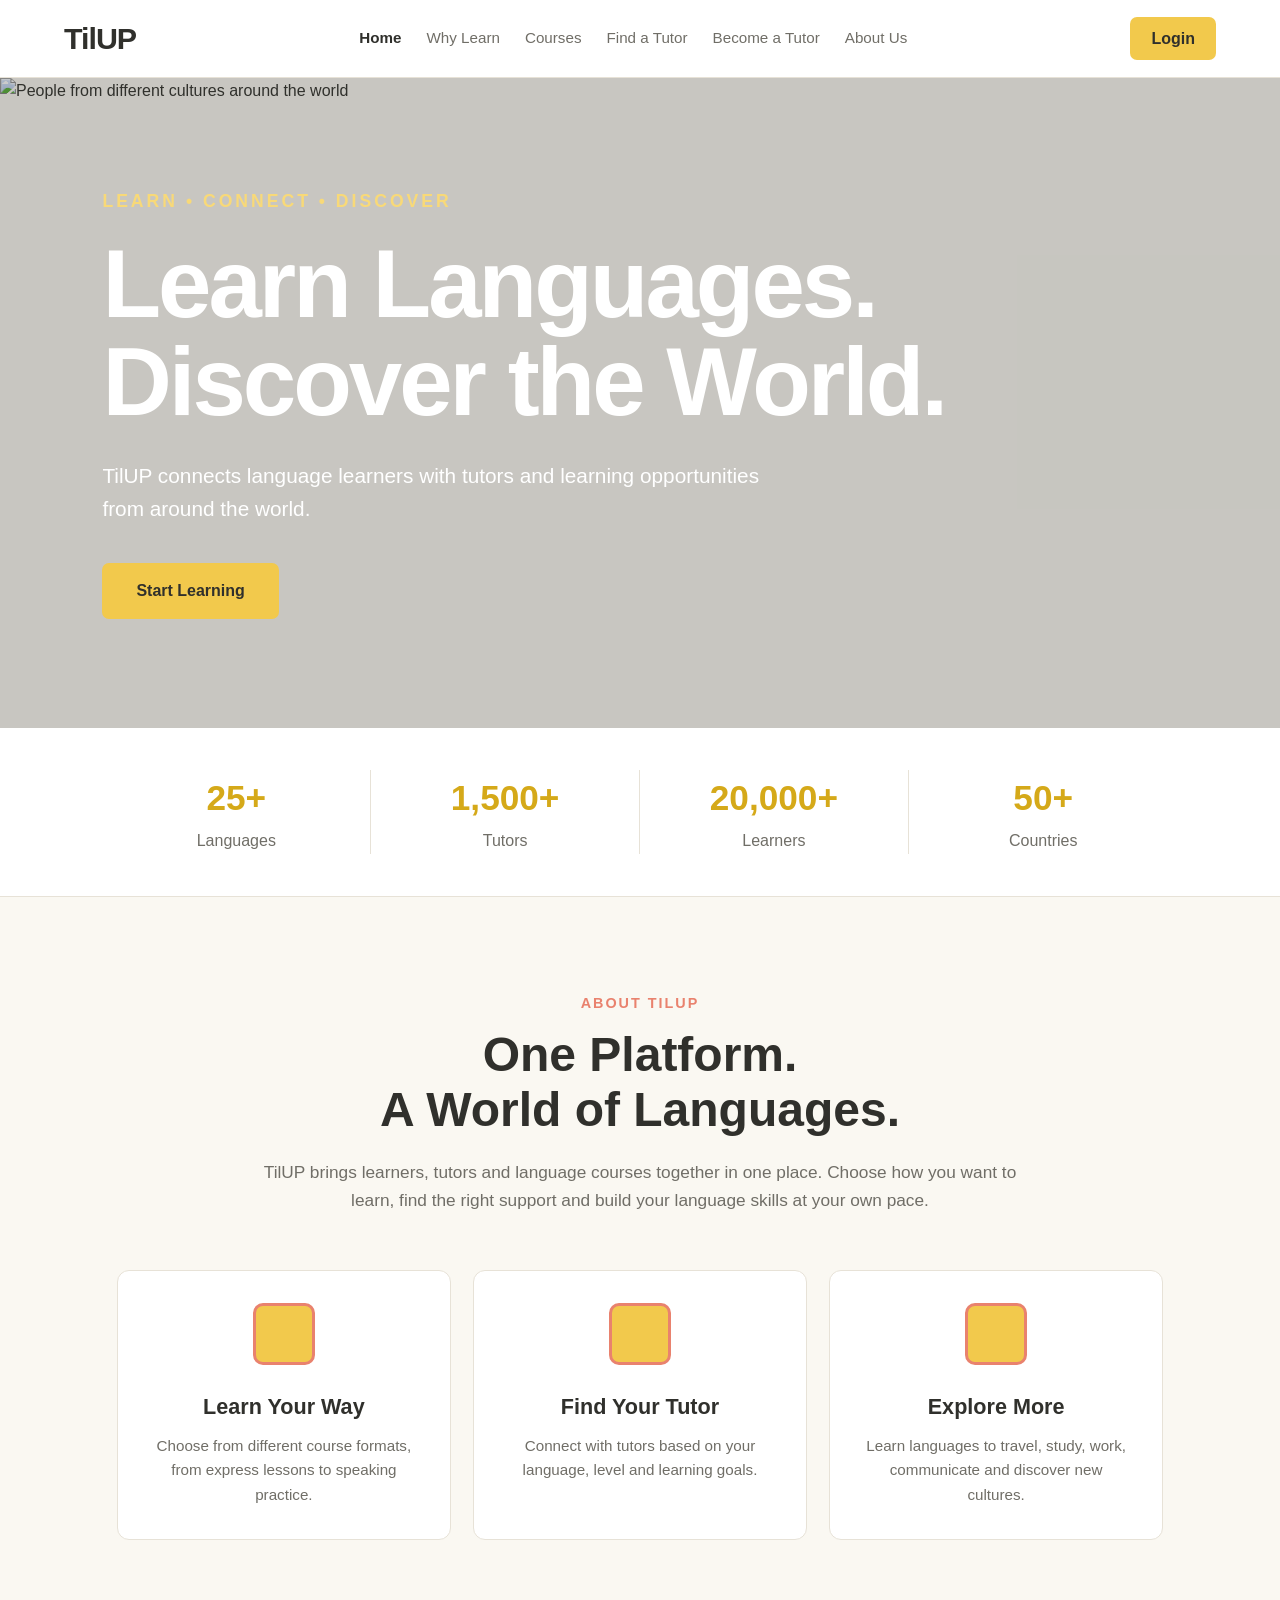
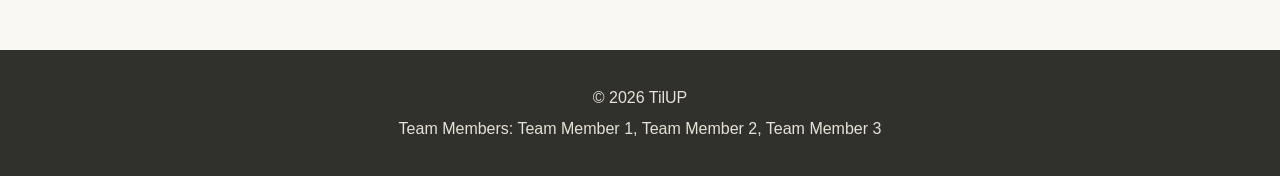
==== index.html @ e9d2ba69 "website setup" ====
<!DOCTYPE html>
<html lang="en">
<head>
    <meta charset="UTF-8">
    <meta name="viewport" content="width=device-width, initial-scale=1.0">

    <!-- Created by: Team Member 1, Team Member 2, Team Member 3 -->

    <title>TilUP | Home</title>

    <link rel="stylesheet" href="css/style.css">
</head>

<body>

    <header>
        <nav class="navbar">

            <a href="index.html" class="logo">TilUP</a>

            <div class="nav-menu">
                <a href="index.html" class="active">Home</a>
                <a href="why-learn.html">Why Learn</a>
                <a href="courses.html">Courses</a>
                <a href="tutors.html">Find a Tutor</a>
                <a href="become-tutor.html">Become a Tutor</a>
                <a href="about.html">About Us</a>
            </div>

            <a href="#" class="login-button">Login</a>

        </nav>
    </header>


    <main>

        <!-- Hero Image -->
        <section class="hero-image-section">

            <img
                src="images/world.jpg"
                alt="People from different cultures around the world"
                class="hero-image"
            >

            <div class="hero-image-overlay">

                <div class="hero-text">

                    <p class="hero-label">LEARN • CONNECT • DISCOVER</p>

                    <h1>
                        Learn Languages.
                        <br>
                        Discover the World.
                    </h1>

                    <p class="hero-description">
                        TilUP connects language learners with tutors
                        and learning opportunities from around the world.
                    </p>

                    <a href="courses.html" class="button">
                        Start Learning
                    </a>

                </div>

            </div>

        </section>


        <!-- Platform Statistics -->
        <section class="statistics">

            <div class="stat">
                <h2>25+</h2>
                <p>Languages</p>
            </div>

            <div class="stat">
                <h2>1,500+</h2>
                <p>Tutors</p>
            </div>

            <div class="stat">
                <h2>20,000+</h2>
                <p>Learners</p>
            </div>

            <div class="stat">
                <h2>50+</h2>
                <p>Countries</p>
            </div>

        </section>


        <!-- About TilUP -->
        <section class="about-tilup">

            <p class="section-label">ABOUT TILUP</p>

            <h2>
                One Platform.
                <br>
                A World of Languages.
            </h2>

            <p class="about-description">
                TilUP brings learners, tutors and language courses together
                in one place. Choose how you want to learn, find the right
                support and build your language skills at your own pace.
            </p>


            <!-- Platform Features -->
            <div class="feature-cards">

                <article class="feature-card">

                    <div class="feature-icon">
                        <!-- Place your icon here -->
                    </div>

                    <h3>Learn Your Way</h3>

                    <p>
                        Choose from different course formats,
                        from express lessons to speaking practice.
                    </p>

                </article>


                <article class="feature-card">

                    <div class="feature-icon">
                        <!-- Place your icon here -->
                    </div>

                    <h3>Find Your Tutor</h3>

                    <p>
                        Connect with tutors based on your language,
                        level and learning goals.
                    </p>

                </article>


                <article class="feature-card">

                    <div class="feature-icon">
                        <!-- Place your icon here -->
                    </div>

                    <h3>Explore More</h3>

                    <p>
                        Learn languages to travel, study, work,
                        communicate and discover new cultures.
                    </p>

                </article>

            </div>

        </section>

    </main>


    <footer>

        <p>© 2026 TilUP</p>

        <p>
            Team Members:
            Team Member 1,
            Team Member 2,
            Team Member 3
        </p>

    </footer>

</body>
</html>
---- css/style.css ----
/* Palette
Cream       #FAF8F2
White       #FFFFFF
Yellow      #F2C94C
Soft Yellow #F8D978
Coral       #E9826E
Dark        #30302C
Gray        #706E67
Border      #E7E2D7
*/

* {
    box-sizing: border-box;
}

body {
    margin: 0;
    font-family: Arial, sans-serif;
    color: #30302C;
    background-color: #FAF8F2;
    line-height: 1.6;
}

h1, h2, h3, p {
    margin-top: 0;
}

a {
    text-decoration: none;
}


/* =========================
   NAVBAR
   ========================= */

.navbar {
    min-height: 78px;
    padding: 0 5%;
    display: flex;
    align-items: center;
    justify-content: space-between;
    background-color: #FFFFFF;
    border-bottom: 1px solid #E7E2D7;
}

.logo {
    color: #30302C;
    font-size: 1.9rem;
    font-weight: bold;
    letter-spacing: -1px;
}

.nav-menu {
    display: flex;
    align-items: center;
    gap: 25px;
}

.nav-menu a {
    color: #706E67;
    font-size: 0.95rem;
    transition: 0.3s;
}

.nav-menu a:hover {
    color: #E9826E;
}

.nav-menu a.active {
    color: #30302C;
    font-weight: bold;
}

.login-button {
    padding: 9px 21px;
    color: #30302C;
    background-color: #F2C94C;
    border-radius: 7px;
    font-weight: bold;
    transition: 0.3s;
}

.login-button:hover {
    background-color: #E9826E;
    color: #FFFFFF;
}


/* =========================
   HERO IMAGE
   ========================= */

.hero-image-section {
    position: relative;
    width: 100%;
    height: 650px;
    overflow: hidden;
}

.hero-image {
    width: 100%;
    height: 100%;
    object-fit: cover;
    display: block;
}

.hero-image-overlay {
    position: absolute;
    top: 0;
    left: 0;
    width: 100%;
    height: 100%;
    display: flex;
    align-items: center;
    padding: 0 8%;
    background-color: rgba(48, 48, 44, 0.25);
}

.hero-text {
    max-width: 1000px;
    color: #FFFFFF;
}

.hero-label {
    margin-bottom: 20px;
    color: #F8D978;
    font-size: 1.1rem;
    font-weight: bold;
    letter-spacing: 3px;
}

.hero-text h1 {
    margin-bottom: 28px;
    color: #FFFFFF;
    font-size: 6rem;
    line-height: 1.02;
    letter-spacing: -3px;
}

.hero-description {
    max-width: 700px;
    margin-bottom: 38px;
    color: #FFFFFF;
    font-size: 1.3rem;
    line-height: 1.6;
}

.button {
    display: inline-block;
    padding: 15px 34px;
    color: #30302C;
    background-color: #F2C94C;
    border-radius: 7px;
    font-size: 1rem;
    font-weight: bold;
    transition: 0.3s;
}

.button:hover {
    background-color: #E9826E;
    color: #FFFFFF;
    transform: translateY(-2px);
}


/* =========================
   STATISTICS
   ========================= */

.statistics {
    display: grid;
    grid-template-columns: repeat(4, 1fr);
    padding: 42px 8%;
    background-color: #FFFFFF;
    border-bottom: 1px solid #E7E2D7;
}

.stat {
    text-align: center;
    border-right: 1px solid #E7E2D7;
}

.stat:last-child {
    border-right: none;
}

.stat h2 {
    margin-bottom: 2px;
    color: #D5A919;
    font-size: 2.2rem;
}

.stat p {
    margin-bottom: 0;
    color: #706E67;
}


/* =========================
   ABOUT TILUP
   ========================= */

.about-tilup {
    max-width: 1200px;
    margin: 0 auto;
    padding: 95px 6% 110px;
    text-align: center;
}

.section-label {
    margin-bottom: 12px;
    color: #E9826E;
    font-size: 0.9rem;
    font-weight: bold;
    letter-spacing: 2px;
}

.about-tilup h2 {
    margin-bottom: 22px;
    color: #30302C;
    font-size: 3rem;
    line-height: 1.15;
}

.about-description {
    max-width: 760px;
    margin: 0 auto 55px;
    color: #706E67;
    font-size: 1.08rem;
}


/* =========================
   FEATURE CARDS
   ========================= */

.feature-cards {
    display: grid;
    grid-template-columns: repeat(3, 1fr);
    gap: 22px;
    text-align: left;
}

.feature-card {
    min-height: 260px;
    padding: 32px;
    background-color: #FFFFFF;
    border: 1px solid #E7E2D7;
    border-radius: 12px;
    transition: 0.3s;
}

.feature-card:hover {
    transform: translateY(-5px);
    border-color: #E9826E;
    box-shadow: 0 10px 25px rgba(48, 48, 44, 0.08);
}

.feature-icon {
    width: 62px;
    height: 62px;
    margin: 0 auto 25px;
    display: flex;
    align-items: center;
    justify-content: center;
    background-color: #F2C94C;
    border: 3px solid #E9826E;
    border-radius: 10px;
}

.feature-icon img {
    width: 34px;
    height: 34px;
    object-fit: contain;
}

.feature-card h3 {
    margin-bottom: 10px;
    color: #30302C;
    font-size: 1.35rem;
    text-align: center;
}

.feature-card p {
    margin-bottom: 0;
    color: #706E67;
    font-size: 0.95rem;
    text-align: center;
}


/* =========================
   FOOTER
   ========================= */

footer {
    padding: 30px 8%;
    text-align: center;
    background-color: #30302C;
}

footer p {
    margin: 5px;
    color: #E7E2D7;
}


/* =========================
   RESPONSIVE
   ========================= */

@media (max-width: 1000px) {

    .nav-menu {
        gap: 15px;
    }

    .hero-image-section {
        height: 580px;
    }

    .hero-text h1 {
        font-size: 4.5rem;
    }

    .feature-cards {
        grid-template-columns: 1fr;
    }
}


@media (max-width: 750px) {

    .navbar {
        padding: 15px 5%;
        flex-wrap: wrap;
        gap: 15px;
    }

    .nav-menu {
        order: 3;
        width: 100%;
        justify-content: center;
        flex-wrap: wrap;
    }

    .hero-image-section {
        height: 600px;
    }

    .hero-image-overlay {
        padding: 0 6%;
    }

    .hero-text h1 {
        font-size: 3.2rem;
        letter-spacing: -1px;
    }

    .hero-description {
        font-size: 1.1rem;
    }

    .statistics {
        grid-template-columns: repeat(2, 1fr);
        gap: 25px;
    }

    .stat:nth-child(2) {
        border-right: none;
    }

    .stat:nth-child(3),
    .stat:nth-child(4) {
        padding-top: 20px;
    }

    .about-tilup {
        padding: 75px 6%;
    }

    .about-tilup h2 {
        font-size: 2.4rem;
    }
}
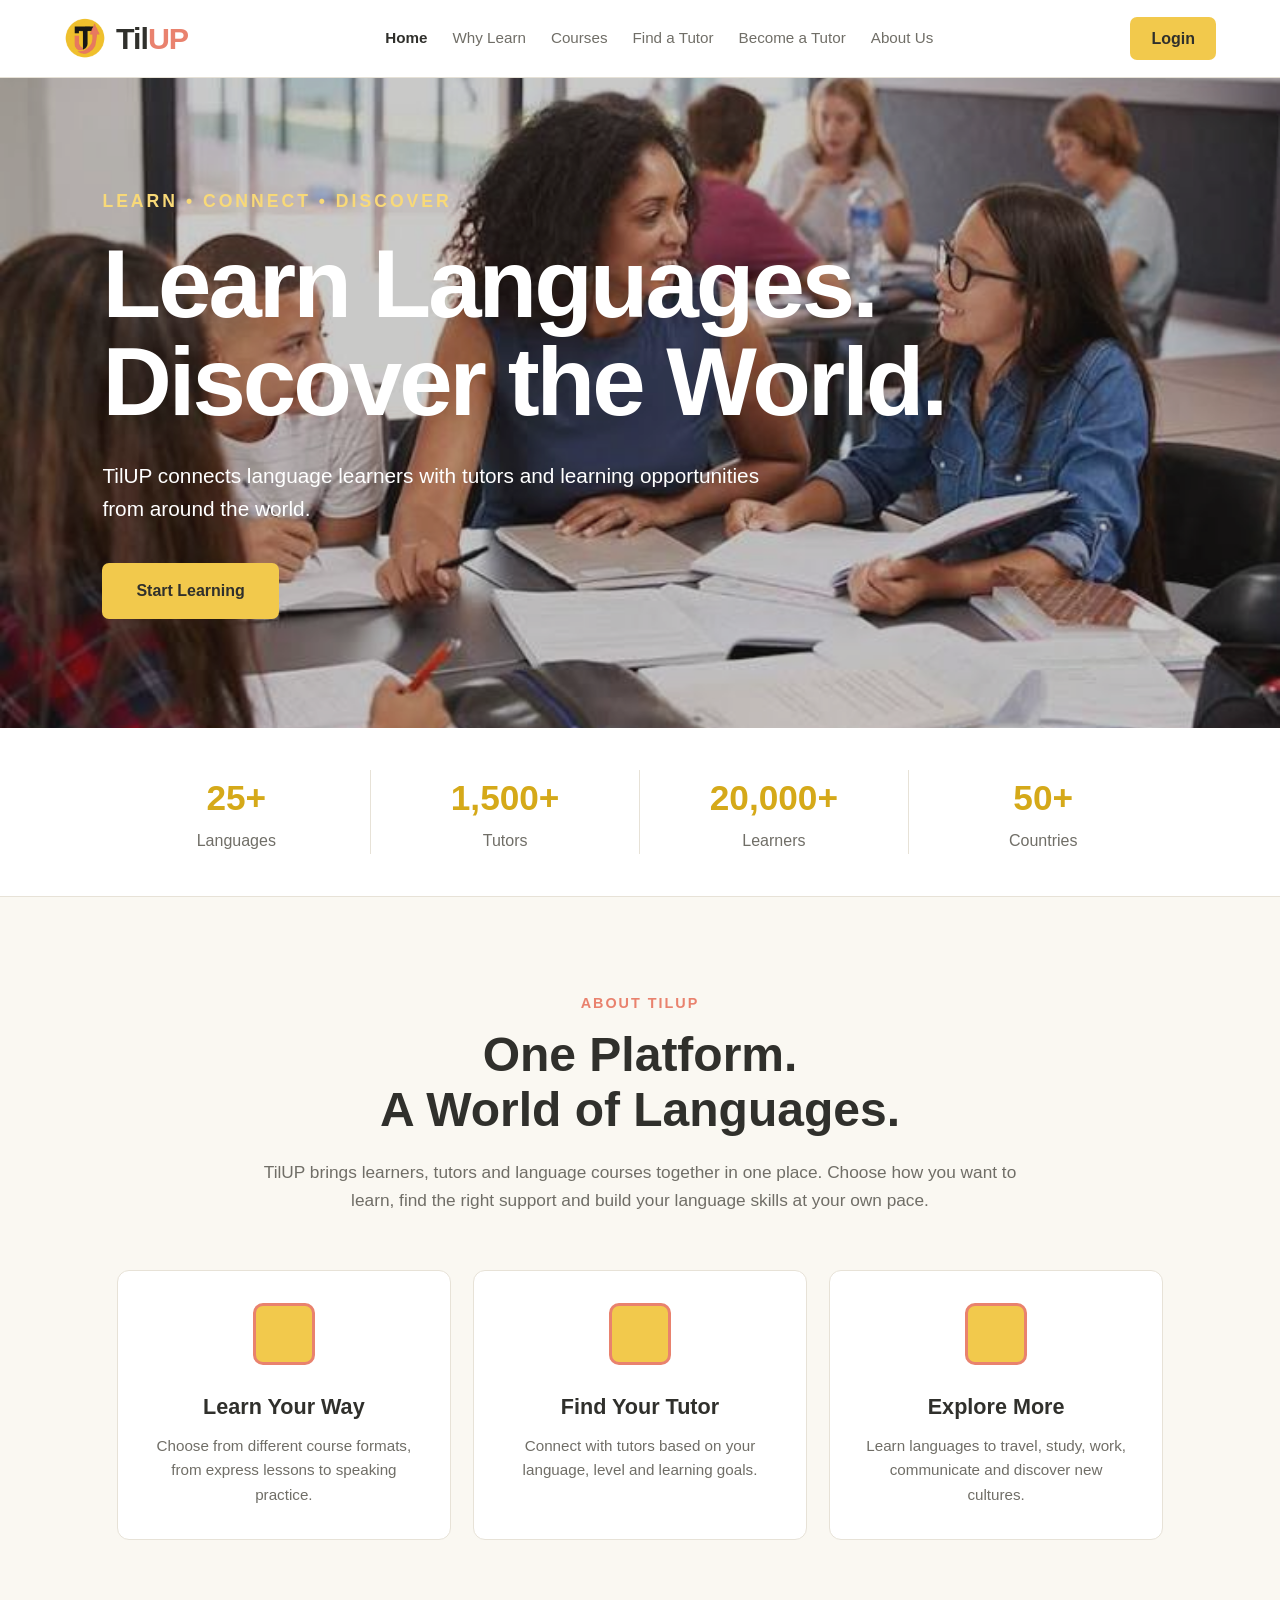
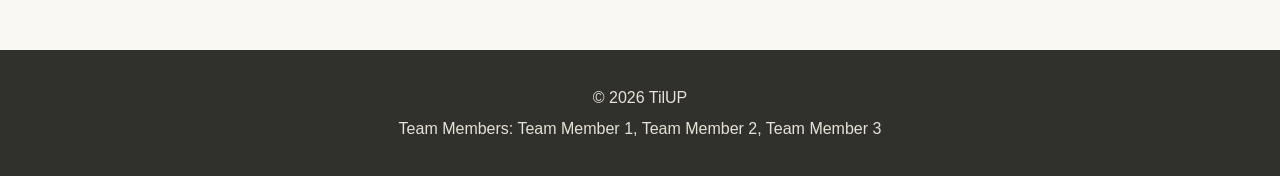
==== commit 21688f42: "index 1st page" ====
--- a/index.html
+++ b/index.html
@@ -16,7 +16,10 @@
     <header>
         <nav class="navbar">
 
-            <a href="index.html" class="logo">TilUP</a>
+            <a href="index.html" class="logo">
+    <img src="images/logo.PNG" alt="TilUP logo">
+    <span>Til<span class="logo-up">UP</span></span>
+</a>
 
             <div class="nav-menu">
                 <a href="index.html" class="active">Home</a>
@@ -39,7 +42,7 @@
         <section class="hero-image-section">
 
             <img
-                src="images/world.jpg"
+                src="images/people.jpeg"
                 alt="People from different cultures around the world"
                 class="hero-image"
             >
--- a/css/style.css
+++ b/css/style.css
@@ -45,10 +45,23 @@
 }
 
 .logo {
+    display: flex;
+    align-items: center;
+    gap: 10px;
     color: #30302C;
     font-size: 1.9rem;
     font-weight: bold;
     letter-spacing: -1px;
+}
+
+.logo img {
+    width: 42px;
+    height: 42px;
+    object-fit: contain;
+}
+
+.logo-up {
+    color: #E9826E;
 }
 
 .nav-menu {
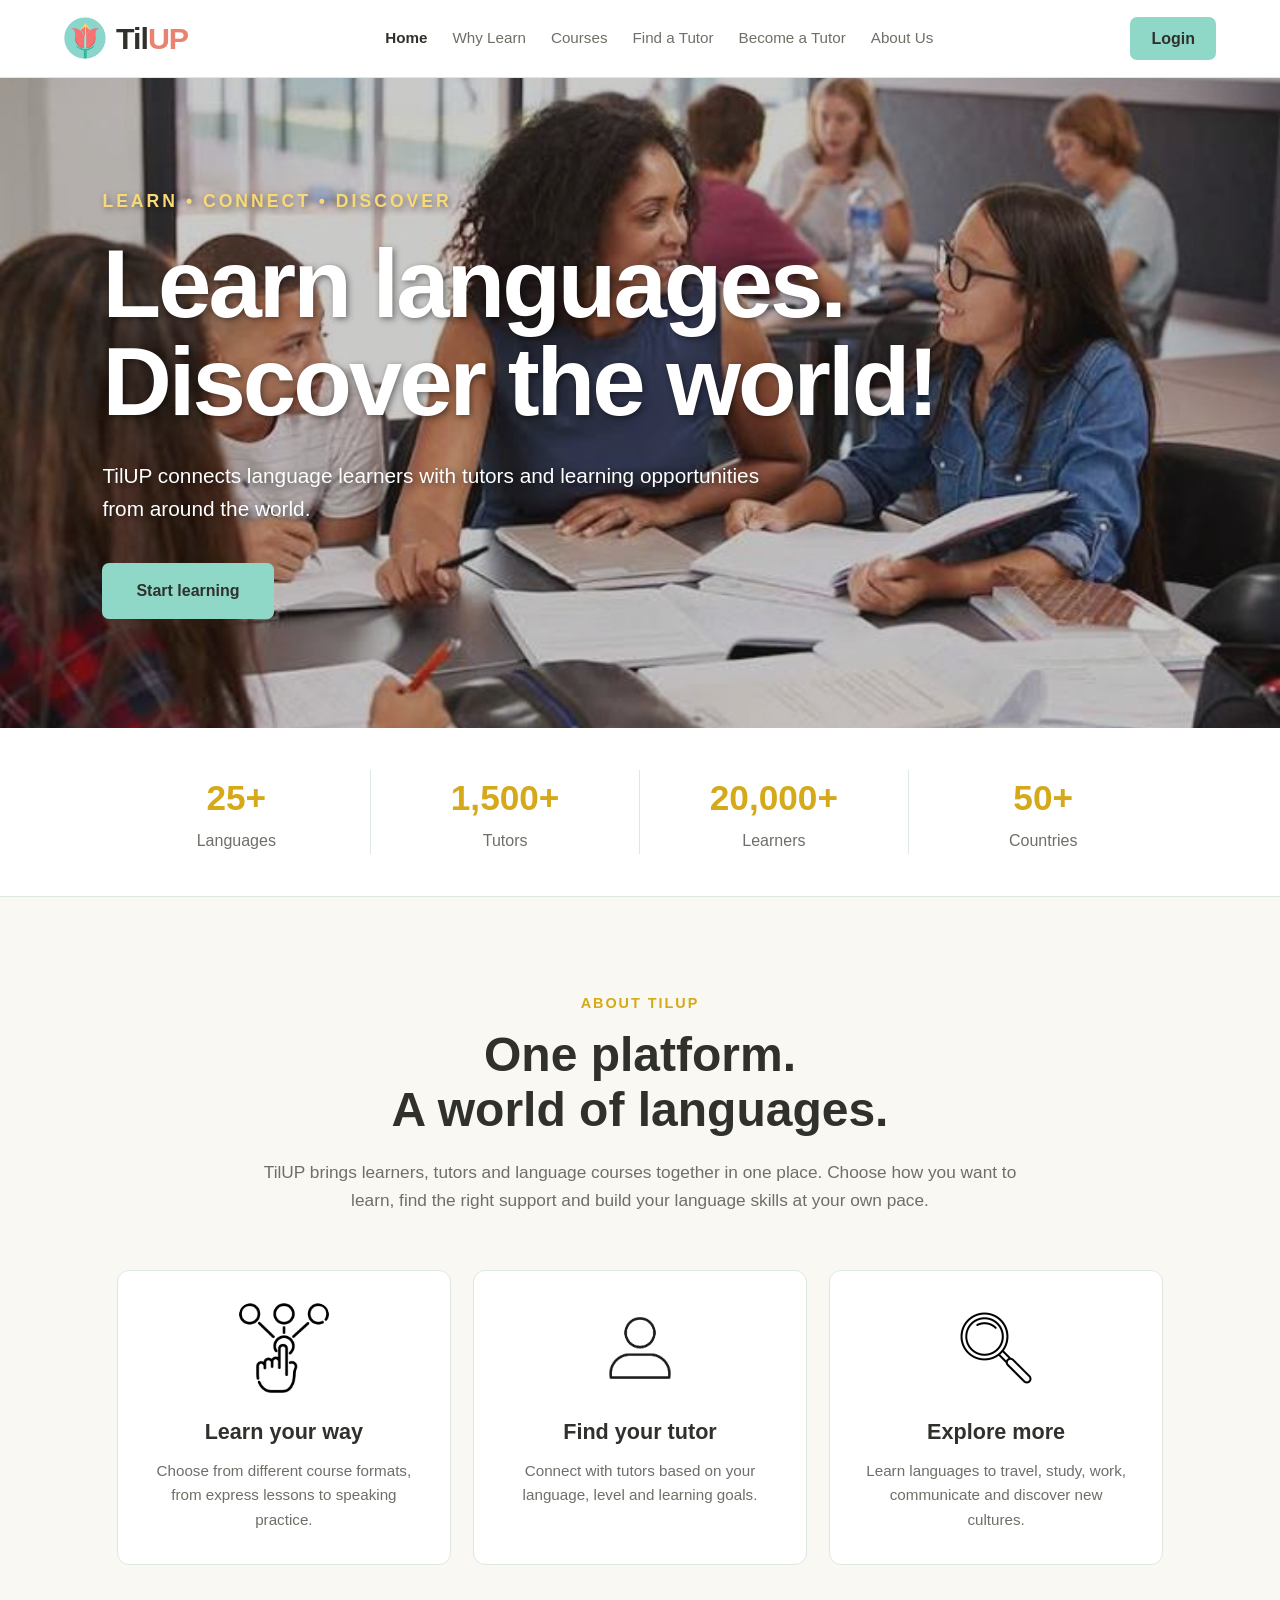
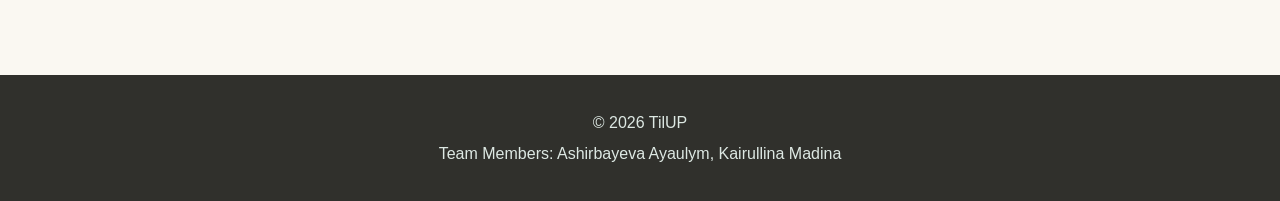
==== commit 8fda81cf: "Final" ====
--- a/index.html
+++ b/index.html
@@ -4,7 +4,7 @@
     <meta charset="UTF-8">
     <meta name="viewport" content="width=device-width, initial-scale=1.0">
 
-    <!-- Created by: Team Member 1, Team Member 2, Team Member 3 -->
+    <!-- Created by: Ashirbayeva Ayaulym, Kairullina Madina -->
 
     <title>TilUP | Home</title>
 
@@ -26,7 +26,7 @@
                 <a href="why-learn.html">Why Learn</a>
                 <a href="courses.html">Courses</a>
                 <a href="tutors.html">Find a Tutor</a>
-                <a href="become-tutor.html">Become a Tutor</a>
+                <a href="become_tutor.html">Become a Tutor</a>
                 <a href="about.html">About Us</a>
             </div>
 
@@ -54,9 +54,9 @@
                     <p class="hero-label">LEARN • CONNECT • DISCOVER</p>
 
                     <h1>
-                        Learn Languages.
+                        Learn languages.
                         <br>
-                        Discover the World.
+                        Discover the world!
                     </h1>
 
                     <p class="hero-description">
@@ -65,7 +65,7 @@
                     </p>
 
                     <a href="courses.html" class="button">
-                        Start Learning
+                        Start learning
                     </a>
 
                 </div>
@@ -107,9 +107,9 @@
             <p class="section-label">ABOUT TILUP</p>
 
             <h2>
-                One Platform.
+                One platform.
                 <br>
-                A World of Languages.
+                A world of languages.
             </h2>
 
             <p class="about-description">
@@ -125,10 +125,10 @@
                 <article class="feature-card">
 
                     <div class="feature-icon">
-                        <!-- Place your icon here -->
-                    </div>
+    <img src="images/feature-1.png" alt="learn your way">
+</div>
 
-                    <h3>Learn Your Way</h3>
+                    <h3>Learn your way</h3>
 
                     <p>
                         Choose from different course formats,
@@ -141,10 +141,10 @@
                 <article class="feature-card">
 
                     <div class="feature-icon">
-                        <!-- Place your icon here -->
-                    </div>
+    <img src="images/feature2.png" alt="find your tutor">
+</div>
 
-                    <h3>Find Your Tutor</h3>
+                    <h3>Find your tutor</h3>
 
                     <p>
                         Connect with tutors based on your language,
@@ -156,11 +156,11 @@
 
                 <article class="feature-card">
 
-                    <div class="feature-icon">
-                        <!-- Place your icon here -->
-                    </div>
+                   <div class="feature-icon">
+    <img src="images/feature-3.png" alt="explore more">
+</div>
 
-                    <h3>Explore More</h3>
+                    <h3>Explore more</h3>
 
                     <p>
                         Learn languages to travel, study, work,
@@ -182,9 +182,7 @@
 
         <p>
             Team Members:
-            Team Member 1,
-            Team Member 2,
-            Team Member 3
+            Ashirbayeva Ayaulym, Kairullina Madina
         </p>
 
     </footer>
--- a/css/style.css
+++ b/css/style.css
@@ -1,12 +1,12 @@
 /* Palette
 Cream       #FAF8F2
 White       #FFFFFF
-Yellow      #F2C94C
+Yellow      #8FD8C8
 Soft Yellow #F8D978
 Coral       #E9826E
 Dark        #30302C
 Gray        #706E67
-Border      #E7E2D7
+Border      #DDE8E3
 */
 
 * {
@@ -41,7 +41,7 @@
     align-items: center;
     justify-content: space-between;
     background-color: #FFFFFF;
-    border-bottom: 1px solid #E7E2D7;
+    border-bottom: 1px solid #DDE8E3;
 }
 
 .logo {
@@ -88,7 +88,7 @@
 .login-button {
     padding: 9px 21px;
     color: #30302C;
-    background-color: #F2C94C;
+    background-color: #8FD8C8;
     border-radius: 7px;
     font-weight: bold;
     transition: 0.3s;
@@ -141,6 +141,7 @@
     font-size: 1.1rem;
     font-weight: bold;
     letter-spacing: 3px;
+    text-shadow: 2px 2px 6px rgba(0, 0, 0, 0.45);
 }
 
 .hero-text h1 {
@@ -149,6 +150,7 @@
     font-size: 6rem;
     line-height: 1.02;
     letter-spacing: -3px;
+    text-shadow: 2px 2px 6px rgba(0, 0, 0, 0.45);
 }
 
 .hero-description {
@@ -157,13 +159,14 @@
     color: #FFFFFF;
     font-size: 1.3rem;
     line-height: 1.6;
+    text-shadow: 2px 2px 6px rgba(0, 0, 0, 0.45);
 }
 
 .button {
     display: inline-block;
     padding: 15px 34px;
     color: #30302C;
-    background-color: #F2C94C;
+    background-color: #8FD8C8;
     border-radius: 7px;
     font-size: 1rem;
     font-weight: bold;
@@ -186,12 +189,12 @@
     grid-template-columns: repeat(4, 1fr);
     padding: 42px 8%;
     background-color: #FFFFFF;
-    border-bottom: 1px solid #E7E2D7;
+    border-bottom: 1px solid #DDE8E3;
 }
 
 .stat {
     text-align: center;
-    border-right: 1px solid #E7E2D7;
+    border-right: 1px solid #DDE8E3;
 }
 
 .stat:last-child {
@@ -223,7 +226,7 @@
 
 .section-label {
     margin-bottom: 12px;
-    color: #E9826E;
+    color: #D5A919;
     font-size: 0.9rem;
     font-weight: bold;
     letter-spacing: 2px;
@@ -259,7 +262,7 @@
     min-height: 260px;
     padding: 32px;
     background-color: #FFFFFF;
-    border: 1px solid #E7E2D7;
+    border: 1px solid #DDE8E3;
     border-radius: 12px;
     transition: 0.3s;
 }
@@ -271,22 +274,20 @@
 }
 
 .feature-icon {
-    width: 62px;
-    height: 62px;
-    margin: 0 auto 25px;
-    display: flex;
-    align-items: center;
-    justify-content: center;
-    background-color: #F2C94C;
-    border: 3px solid #E9826E;
-    border-radius: 10px;
+    width: 90px;
+    height: 90px;
+    margin: 0 auto 22px;
+    overflow: hidden;
+    border-radius: 12px;
 }
 
 .feature-icon img {
-    width: 34px;
-    height: 34px;
-    object-fit: contain;
-}
+    width: 100%;
+    height: 100%;
+    object-fit: cover;
+    display: block;
+}
+
 
 .feature-card h3 {
     margin-bottom: 10px;
@@ -315,7 +316,7 @@
 
 footer p {
     margin: 5px;
-    color: #E7E2D7;
+    color: #DDE8E3;
 }
 
 
@@ -396,4 +397,1197 @@
     .about-tilup h2 {
         font-size: 2.4rem;
     }
+}
+
+/* =========================
+   WHY LEARN PAGE
+========================= */
+
+.why-hero {
+    min-height: 520px;
+    display: flex;
+    align-items: center;
+    padding: 80px 8%;
+    background-color: #30302C;
+}
+
+.why-hero-content {
+    max-width: 800px;
+    color: #FFFFFF;
+}
+
+.why-hero-content .section-label {
+    margin-bottom: 20px;
+    color: #F8D978;
+}
+
+.why-hero-content h1 {
+    margin-bottom: 25px;
+    color: #FFFFFF;
+    font-size: 5rem;
+    line-height: 1.05;
+    letter-spacing: -2px;
+}
+
+.why-hero-content > p:not(.section-label) {
+    max-width: 650px;
+    color: #FFFFFF;
+    font-size: 1.2rem;
+    line-height: 1.6;
+}
+
+
+/* Intro */
+
+.why-benefits {
+    max-width: 1200px;
+    margin: 0 auto;
+    padding: 100px 6% 110px;
+}
+
+
+/* Benefit blocks */
+
+.why-benefit {
+    display: grid;
+    grid-template-columns: 1fr 1fr;
+    gap: 70px;
+    align-items: center;
+    margin-bottom: 100px;
+}
+
+.why-benefit:last-child {
+    margin-bottom: 0;
+}
+
+.why-benefit-reverse .why-benefit-text {
+    order: 2;
+}
+
+.why-benefit-reverse .why-benefit-image {
+    order: 1;
+}
+
+.why-benefit-text {
+    max-width: 520px;
+}
+
+.benefit-number {
+    margin-bottom: 15px;
+    color: #E9826E;
+    font-size: 0.9rem;
+    font-weight: bold;
+    letter-spacing: 2px;
+}
+
+.why-benefit-text h2 {
+    margin-bottom: 20px;
+    color: #30302C;
+    font-size: 2.5rem;
+    line-height: 1.15;
+}
+
+.why-benefit-text > p:not(.benefit-number) {
+    margin-bottom: 25px;
+    color: #706E67;
+    font-size: 1.05rem;
+    line-height: 1.7;
+}
+
+.why-benefit-text ul {
+    margin: 0;
+    padding-left: 20px;
+    color: #30302C;
+}
+
+.why-benefit-text li {
+    margin-bottom: 9px;
+}
+
+
+/* Images */
+
+.why-benefit-image {
+    width: 100%;
+    height: 400px;
+    overflow: hidden;
+    border-radius: 12px;
+}
+
+.why-benefit-image img {
+    width: 100%;
+    height: 100%;
+    object-fit: cover;
+    display: block;
+}
+
+
+/* Bottom CTA */
+
+.why-cta {
+    padding: 100px 8%;
+    background-color: #30302C;
+}
+
+.why-cta-content {
+    max-width: 850px;
+    margin: 0 auto;
+    text-align: center;
+}
+
+.why-cta-content .section-label {
+    margin-bottom: 15px;
+    color: #F8D978;
+}
+
+.why-cta-content h2 {
+    margin-bottom: 20px;
+    color: #FFFFFF;
+    font-size: 3.2rem;
+    line-height: 1.15;
+}
+
+.why-cta-content > p:not(.section-label) {
+    max-width: 650px;
+    margin: 0 auto 30px;
+    color: #DDE8E3;
+    font-size: 1.1rem;
+    line-height: 1.6;
+}
+
+
+/* Responsive */
+
+@media (max-width: 900px) {
+
+    .why-hero-content h1 {
+        font-size: 4rem;
+    }
+
+    .why-benefit {
+        grid-template-columns: 1fr;
+        gap: 35px;
+        margin-bottom: 75px;
+    }
+
+    .why-benefit-reverse .why-benefit-text {
+        order: 1;
+    }
+
+    .why-benefit-reverse .why-benefit-image {
+        order: 2;
+    }
+
+    .why-benefit-text {
+        max-width: 700px;
+    }
+
+    .why-benefit-image {
+        height: 350px;
+    }
+
+}
+
+
+@media (max-width: 600px) {
+
+    .why-hero {
+        min-height: 480px;
+        padding: 70px 6%;
+    }
+
+    .why-hero-content h1 {
+        font-size: 3rem;
+    }
+
+    .why-benefits {
+        padding: 75px 6% 80px;
+    }
+
+    .why-intro h2 {
+        font-size: 2.3rem;
+    }
+
+    .why-benefit-text h2 {
+        font-size: 2rem;
+    }
+
+    .why-benefit-image {
+        height: 280px;
+    }
+
+    .why-cta {
+        padding: 75px 6%;
+    }
+
+    .why-cta-content h2 {
+        font-size: 2.4rem;
+    }
+
+}
+
+
+
+
+
+
+
+
+
+
+
+
+
+
+
+   /* =========================
+COURSES
+   ========================= */
+/* =========================
+   COURSES PAGE
+   ========================= */
+
+.courses-hero {
+    position: relative;
+    width: 100%;
+    height: 520px;
+    overflow: hidden;
+}
+
+.courses-hero-image {
+    position: absolute;
+    top: 0;
+    left: 0;
+    width: 100%;
+    height: 100%;
+    object-fit: cover;
+    z-index: 0;
+}
+
+.courses-hero-overlay {
+    position: absolute;
+    top: 0;
+    left: 0;
+    width: 100%;
+    height: 100%;
+    display: flex;
+    align-items: center;
+    padding: 0 8%;
+    background-color: rgba(48, 48, 44, 0.25);
+    z-index: 1;
+}
+
+.courses-hero-content {
+    max-width: 850px;
+    color: #FFFFFF;
+    text-shadow: 2px 2px 6px rgba(0, 0, 0, 0.45);
+}
+
+.courses-hero-content {
+    max-width: 850px;
+}
+
+.courses-hero h1 {
+    margin-bottom: 22px;
+    color: #FFFFFF;
+    font-size: 4.5rem;
+    line-height: 1.05;
+    letter-spacing: -2px;
+    text-shadow: 2px 2px 6px rgba(0, 0, 0, 0.45);
+}
+
+.courses-hero p:not(.section-label) {
+    max-width: 650px;
+    margin-bottom: 0;
+    color: #FFFFFF;
+    font-size: 1.2rem;
+}
+.courses-heading {
+    max-width: 1100px;
+    margin: 0 auto 45px;
+    text-align: left;
+}
+
+.courses-heading h2 {
+    margin-bottom: 15px;
+    color: #30302C;
+    font-size: 3rem;
+    line-height: 1.15;
+}
+
+.courses-heading > p:not(.section-label) {
+    max-width: 700px;
+    margin: 0;
+    color: #706E67;
+    font-size: 1.15rem;
+    line-height: 1.6;
+}
+
+/* =========================
+   LANGUAGES
+   ========================= */
+
+.languages-section {
+    max-width: 1500px;
+    margin: 0 auto;
+    padding: 95px 6% 110px;
+}
+
+.language-grid {
+    display: grid;
+    grid-template-columns: repeat(4, 1fr);
+    gap: 25px;
+}
+
+.language-card {
+    overflow: hidden;
+    background-color: #FFFFFF;
+    border: 1px solid #DDE8E3;
+    border-radius: 12px;
+    transition: 0.3s;
+}
+
+.language-card:hover {
+    transform: translateY(-6px);
+    border-color: #E9826E;
+    box-shadow: 0 10px 25px rgba(48, 48, 44, 0.08);
+}
+
+.language-image {
+    width: 100%;
+    height: 190px;
+    overflow: hidden;
+}
+
+.language-image img {
+    width: 100%;
+    height: 100%;
+    object-fit: cover;
+    display: block;
+}
+
+.language-content {
+    padding: 28px;
+}
+
+.language-level {
+    color: #E9826E;
+    font-size: 0.75rem;
+    font-weight: bold;
+    letter-spacing: 1.5px;
+}
+
+.language-content h3 {
+    margin: 8px 0 12px;
+    color: #30302C;
+    font-size: 1.7rem;
+}
+
+.language-content p {
+    min-height: 75px;
+    margin-bottom: 18px;
+    color: #706E67;
+}
+
+.language-content ul {
+    margin: 0;
+    padding-left: 20px;
+    color: #706E67;
+}
+
+.language-content li {
+    margin-bottom: 6px;
+}
+
+
+/* =========================
+   COURSE FORMATS
+   ========================= */
+
+.course-formats {
+    padding: 95px 8% 105px;
+    background-color: #FAF8F2;
+}
+
+.format-grid {
+    max-width: 1100px;
+    margin: 0 auto;
+    display: grid;
+    grid-template-columns: repeat(4, 1fr);
+    gap: 20px;
+}
+
+.format-card {
+    min-height: 250px;
+    padding: 28px;
+    background-color: #FFFFFF;
+    border: 1px solid #DDE8E3;
+    border-radius: 12px;
+    text-align: center;
+    transition: 0.3s;
+}
+
+.format-card:hover {
+    transform: translateY(-5px);
+    border-color: #E9826E;
+}
+
+.format-icon {
+    width: 90px;
+    height: 90px;
+    margin: 0 auto 22px;
+    overflow: hidden;
+    border-radius: 12px;
+}
+
+.format-icon img {
+    width: 100%;
+    height: 100%;
+    object-fit: cover;
+    display: block;
+}
+
+.format-card h3 {
+    margin-bottom: 10px;
+    color: #30302C;
+    font-size: 1.3rem;
+}
+
+.format-card p {
+    margin-bottom: 0;
+    color: #706E67;
+    font-size: 0.95rem;
+}
+
+
+/* =========================
+   PREMIUM
+   ========================= */
+
+.premium-section {
+    padding: 90px 8%;
+    background-color: #30302C;
+}
+
+.premium-content {
+    max-width: 1200px;
+    margin: 0 auto;
+    display: grid;
+    grid-template-columns: 1fr 1fr;
+    gap: 70px;
+    align-items: center;
+}
+
+.premium-text {
+    text-align: left;
+}
+
+.premium-text .section-label {
+    color: #F8D978;
+}
+
+.premium-text h2 {
+    margin-bottom: 20px;
+    color: #FFFFFF;
+    font-size: 3rem;
+    line-height: 1.15;
+}
+
+.premium-text > p:not(.section-label) {
+    max-width: 550px;
+    margin-bottom: 30px;
+    color: #DDE8E3;
+    font-size: 1.1rem;
+    line-height: 1.6;
+}
+
+.premium-list {
+    max-width: 550px;
+    margin-bottom: 35px;
+    padding-left: 20px;
+    color: #FFFFFF;
+    text-align: left;
+}
+
+.premium-list li {
+    margin-bottom: 10px;
+}
+
+.premium-image {
+    width: 100%;
+    height: 400px;
+    overflow: hidden;
+    border-radius: 12px;
+}
+
+.premium-image img {
+    width: 100%;
+    height: 100%;
+    object-fit: contain;
+    display: block;
+}
+
+
+/* =========================
+   COURSE TABLE
+   ========================= */
+
+.course-comparison {
+    max-width: 1200px;
+    margin: 0 auto;
+    padding: 95px 6% 110px;
+}
+
+.table-container {
+    overflow-x: auto;
+}
+
+table {
+    width: 100%;
+    border-collapse: collapse;
+    background-color: #FFFFFF;
+}
+
+th,
+td {
+    padding: 18px 20px;
+    text-align: left;
+    border: 1px solid #DDE8E3;
+}
+
+th {
+    color: #30302C;
+    background-color: #8FD8C8;
+    font-weight: bold;
+}
+
+td {
+    color: #706E67;
+}
+
+tr:hover td {
+    background-color: #FAF8F2;
+}
+.plan-header .feature-header {
+    background-color: #706E67;
+    color: #FFFFFF;
+}
+
+.plan-header .free-header {
+    background-color: #8FD8C8;
+    color: #30302C;
+}
+
+.plan-header .tutor-header {
+    background-color: #E9826E;
+    color: #FFFFFF;
+}
+
+.plan-header .premium-header {
+    background-color: #F2C94C;
+    color: #FFFFFF;
+}
+.price-row td {
+    font-weight: bold;
+}
+
+.price-row td:first-child {
+    background-color: #706E67;
+    color: #FFFFFF;
+}
+
+.price-row td:nth-child(2) {
+    background-color: #8FD8C8;
+    color: #30302C;
+}
+
+.price-row td:nth-child(3) {
+    background-color: #E9826E;
+    color: #FFFFFF;
+}
+
+.price-row td:nth-child(4) {
+    background-color: #F2C94C;
+    color: #FFFFFF;
+}
+
+/* =========================
+   COURSES RESPONSIVE
+   ========================= */
+
+@media (max-width: 1000px) {
+
+    .language-grid {
+        grid-template-columns: repeat(2, 1fr);
+    }
+
+    .format-grid {
+        grid-template-columns: repeat(2, 1fr);
+    }
+
+    .courses-hero h1 {
+        font-size: 3.8rem;
+    }
+}
+
+
+@media (max-width: 750px) {
+
+    .courses-hero {
+        min-height: 400px;
+        padding: 60px 6%;
+    }
+
+    .courses-hero h1 {
+        font-size: 3rem;
+    }
+
+    .language-grid {
+        grid-template-columns: 1fr;
+    }
+
+    .format-grid {
+        grid-template-columns: 1fr;
+    }
+
+    .courses-heading h2 {
+        font-size: 2.3rem;
+    }
+
+    .premium-content h2 {
+        font-size: 2.3rem;
+    }
+
+    .languages-section,
+    .course-comparison {
+        padding: 70px 6%;
+    }
+    
+}
+
+/* ===================================
+   PAGE HERO
+=================================== */
+
+.page-hero {
+    min-height: 520px;
+    display: flex;
+    align-items: center;
+    padding: 80px 8%;
+    background-color: #30302C;
+    border-bottom: 1px solid #DDE8E3;
+}
+
+.page-hero-content {
+    max-width: 1000px;
+    text-align: left;
+}
+
+.page-hero .section-label {
+    margin-bottom: 20px;
+    color: #8FD8C8;
+    font-size: 1.1rem;
+    font-weight: bold;
+    letter-spacing: 3px;
+}
+
+.page-hero h1 {
+    margin-bottom: 28px;
+    color: #FFFFFF;
+    font-size: 6rem;
+    line-height: 1.02;
+    letter-spacing: -3px;
+}
+
+.page-hero-content > p:not(.section-label) {
+    max-width: 700px;
+    margin-bottom: 0;
+    color: #FFFFFF;
+    font-size: 1.3rem;
+    line-height: 1.6;
+}
+/* ===================================
+   PAGE second
+=================================== */
+
+
+.page-herotwo {
+    min-height: 520px;
+    display: flex;
+    align-items: center;
+    padding: 80px 8%;
+    background-color: #465954;
+    border-bottom: 1px solid #DDE8E3;
+}
+
+.page-herotwo-content {
+    max-width: 1000px;
+    text-align: left;
+}
+
+.page-hero .section-label {
+    margin-bottom: 20px;
+    color: #8FD8C8;
+    font-size: 1.1rem;
+    font-weight: bold;
+    letter-spacing: 3px;
+}
+
+.page-herotwo h1 {
+    margin-bottom: 28px;
+    color: #FFFFFF;
+    font-size: 6rem;
+    line-height: 1.02;
+    letter-spacing: -3px;
+}
+
+.page-herotwo-content > p:not(.section-label) {
+    max-width: 700px;
+    margin-bottom: 0;
+    color: #FFFFFF;
+    font-size: 1.3rem;
+    line-height: 1.6;
+}
+/* ===================================
+   PAGE HERO third
+=================================== */
+
+.page-herothree {
+    min-height: 520px;
+    display: flex;
+    align-items: center;
+    padding: 80px 8%;
+    background-color: #B87568;
+    border-bottom: 1px solid #DDE8E3;
+}
+
+.page-herothree-content {
+    max-width: 1000px;
+    text-align: left;
+}
+
+.page-herothree .section-label {
+    margin-bottom: 20px;
+    color: #30302C;
+    font-size: 1.1rem;
+    font-weight: bold;
+    letter-spacing: 3px;
+}
+
+.page-herothree h1 {
+    margin-bottom: 28px;
+    color: #FFFFFF;
+    font-size: 6rem;
+    line-height: 1.02;
+    letter-spacing: -3px;
+}
+
+.page-herothree-content > p:not(.section-label) {
+    max-width: 700px;
+    margin-bottom: 0;
+    color: #FFFFFF;
+    font-size: 1.3rem;
+    line-height: 1.6;
+}
+
+
+/* ===================================
+   REQUIREMENTS
+=================================== */
+
+.requirements-section{
+    padding:90px 8%;
+}
+
+.requirements-content {
+    max-width: 1200px;
+    margin: 0 auto;
+    display: grid;
+    grid-template-columns: 1fr 420px;
+    gap: 70px;
+    align-items: center;
+}
+
+.round-image {
+    width: 500px; 
+    height: 500px;
+    max-width: none ;
+    object-fit: cover;
+    border-radius: 50%;
+    display: block;
+    border: 3px solid #B87568;
+}
+
+.requirements-list{
+    padding-left:20px;
+}
+
+.requirements-list li{
+    margin-bottom:15px;
+    color:#706E67;
+}
+
+/* ===================================
+   TABLE
+=================================== */
+
+.benefits-table-section{
+    padding:80px 8%;
+    text-align:center;
+}
+
+.benefits-table{
+    width:100%;
+    border-collapse:collapse;
+    margin-top:40px;
+    background:#FFFFFF;
+    border-radius:12px;
+    overflow:hidden;
+}
+
+
+.benefits-table td{
+    padding:18px;
+    border-bottom:1px solid #DDE8E3;
+}
+
+.benefits-table tr:hover{
+    background:#FAF8F2;
+}
+.benefit-header {
+    background-color: #F2C94C;
+    color: #30302C;
+}
+
+.description-header {
+    background-color: #8FD8C8;
+    color: #30302C;
+}
+
+.included-header {
+    background-color: #E9826E;
+    color: #FFFFFF;
+}
+
+/* ===================================
+   FORM
+=================================== */
+
+.tutor-form-section{
+    padding:90px 8%;
+    background:#FFFFFF;
+}
+
+.tutor-form{
+    margin-top:40px;
+}
+
+.form-grid{
+    display:grid;
+    grid-template-columns:repeat(2,1fr);
+    gap:25px;
+}
+
+.form-group{
+    display:flex;
+    flex-direction:column;
+    margin-bottom:25px;
+}
+
+.form-group label{
+    font-weight:bold;
+    margin-bottom:8px;
+}
+
+.form-group input,
+.form-group select,
+.form-group textarea{
+    padding:15px;
+    border:1px solid #DDE8E3;
+    border-radius:8px;
+    font-size:1rem;
+    background:#FAF8F2;
+}
+
+.form-group input:focus,
+.form-group select:focus,
+.form-group textarea:focus{
+    outline:none;
+    border-color:#E9826E;
+}
+
+.radio-group{
+    display:flex;
+    gap:20px;
+    flex-wrap:wrap;
+}
+
+/* ===================================
+   FILTERS
+=================================== */
+
+.filters-section{
+    padding:70px 8% 30px;
+}
+
+.filters{
+    display:grid;
+    grid-template-columns:repeat(3,1fr);
+    gap:20px;
+}
+
+.filter-box{
+    display:flex;
+    flex-direction:column;
+}
+
+.filter-box label{
+    margin-bottom:8px;
+    font-weight:bold;
+}
+
+.filter-box select{
+    padding:14px;
+    border-radius:8px;
+    border:1px solid #DDE8E3;
+    background:#FFFFFF;
+}
+
+/* ===================================
+   TUTORS GRID
+=================================== */
+
+.tutors-section{
+    padding:50px 8% 90px;
+}
+
+.tutors-grid{
+    display:grid;
+    grid-template-columns:repeat(auto-fit,minmax(320px,1fr));
+    gap:30px;
+}
+
+.tutor-card{
+    background:#FFFFFF;
+    border:1px solid #DDE8E3;
+    border-radius:14px;
+    overflow:hidden;
+    transition:.3s;
+}
+
+.tutor-card:hover{
+    transform:translateY(-5px);
+    border-color:#E9826E;
+    box-shadow:0 12px 25px rgba(48,48,44,.08);
+}
+
+.tutor-photo{
+    width:100%;
+    height:260px;
+    object-fit:cover;
+}
+
+.tutor-info{
+    padding:25px;
+}
+
+.subject-tag{
+    display:inline-block;
+    background:#F8D978;
+    color:#30302C;
+    padding:6px 12px;
+    border-radius:20px;
+    font-size:.85rem;
+    font-weight:bold;
+    margin-bottom:15px;
+}
+
+.rating{
+    color:#E9826E;
+    font-weight:bold;
+}
+
+.tutor-info ul{
+    padding-left:20px;
+    color:#706E67;
+}
+
+.tutor-info .button{
+    margin-top:20px;
+    display:inline-block;
+}
+
+/* ===================================
+   RESPONSIVE
+=================================== */
+
+@media (max-width:900px){
+
+    .requirements-content,
+    .form-grid,
+    .filters{
+        grid-template-columns:1fr;
+    }
+
+    .page-hero h1{
+        font-size:3rem;
+    }
+}
+
+/* Language tags on tutor cards */
+
+.subject-tag{
+    display:inline-block;
+    background:#F8D978;
+    color:#30302C;
+    padding:6px 14px;
+    border-radius:20px;
+    font-size:.85rem;
+    font-weight:bold;
+    margin-bottom:15px;
+    letter-spacing:.5px;
+}
+
+.rating{
+    color:#E9826E;
+    font-weight:bold;
+    margin:10px 0;
+}
+
+.requirements-list li::marker{
+    color:#E9826E;
+}
+
+/* Выравнивание иконок по базовой линии */
+.rating, .filter-box label {
+    display: inline-flex;
+    align-items: center;
+    gap: 6px;
+}
+
+.star-icon {
+    display: inline-block;
+    vertical-align: middle;
+}
+
+
+
+/* Team section */
+.team-section {
+    max-width: 1250px;
+    margin: 0 auto;
+    padding: 90px 8% 110px;
+}
+
+.team-section .section-label {
+    margin-bottom: 15px;
+}
+
+.team-section h2 {
+    margin-bottom: 18px;
+    color: #30302C;
+    font-size: 3rem;
+    line-height: 1.15;
+}
+
+.team-section .about-description {
+    max-width: 700px;
+    margin: 0 0 45px;
+    color: #706E67;
+    font-size: 1.1rem;
+    line-height: 1.6;
+}
+
+/* Team cards */
+.team-grid {
+    display: grid;
+    grid-template-columns: repeat(2, 1fr);
+    gap: 32px;
+    align-items: stretch;
+}
+
+.team-card {
+    width: 100%;
+    box-sizing: border-box;
+    padding: 35px;
+    background-color: #FFFFFF;
+    border: 1px solid #DDE8E3;
+    border-radius: 12px;
+    text-align: center;
+    box-shadow: 0 4px 6px -1px rgba(0, 0, 0, 0.1);
+}
+
+/* Profile photos */
+.round-imageus {
+    width: 220px;
+    height: 220px;
+    margin: 0 auto 25px;
+    display: block;
+    object-fit: cover;
+    border-radius: 50%;
+}
+
+.team-info h3 {
+    margin-bottom: 10px;
+    color: #30302C;
+    font-size: 1.6rem;
+}
+
+.subject-tag {
+    display: inline-block;
+    margin-bottom: 18px;
+    color: #E9826E;
+    font-size: 0.9rem;
+    font-weight: bold;
+}
+
+.bio-text {
+    margin-bottom: 25px;
+    color: #706E67;
+    line-height: 1.6;
+}
+
+.member-details {
+    text-align: left;
+}
+
+.member-details h4 {
+    margin-bottom: 10px;
+    color: #30302C;
+}
+
+.team-card ul {
+    margin: 0;
+    padding-left: 20px;
+    color: #706E67;
+}
+
+.team-card li {
+    margin-bottom: 8px;
+}
+
+/* Responsive */
+@media (max-width: 800px) {
+    .team-grid {
+        grid-template-columns: 1fr;
+    }
+
+    .team-section h2 {
+        font-size: 2.4rem;
+    }
+}
+
+@media (max-width: 500px) {
+    .team-section {
+        padding: 70px 6% 80px;
+    }
+
+    .team-card {
+        padding: 25px;
+    }
+
+    .round-imageus {
+        width: 180px;
+        height: 180px;
+    }
 }
